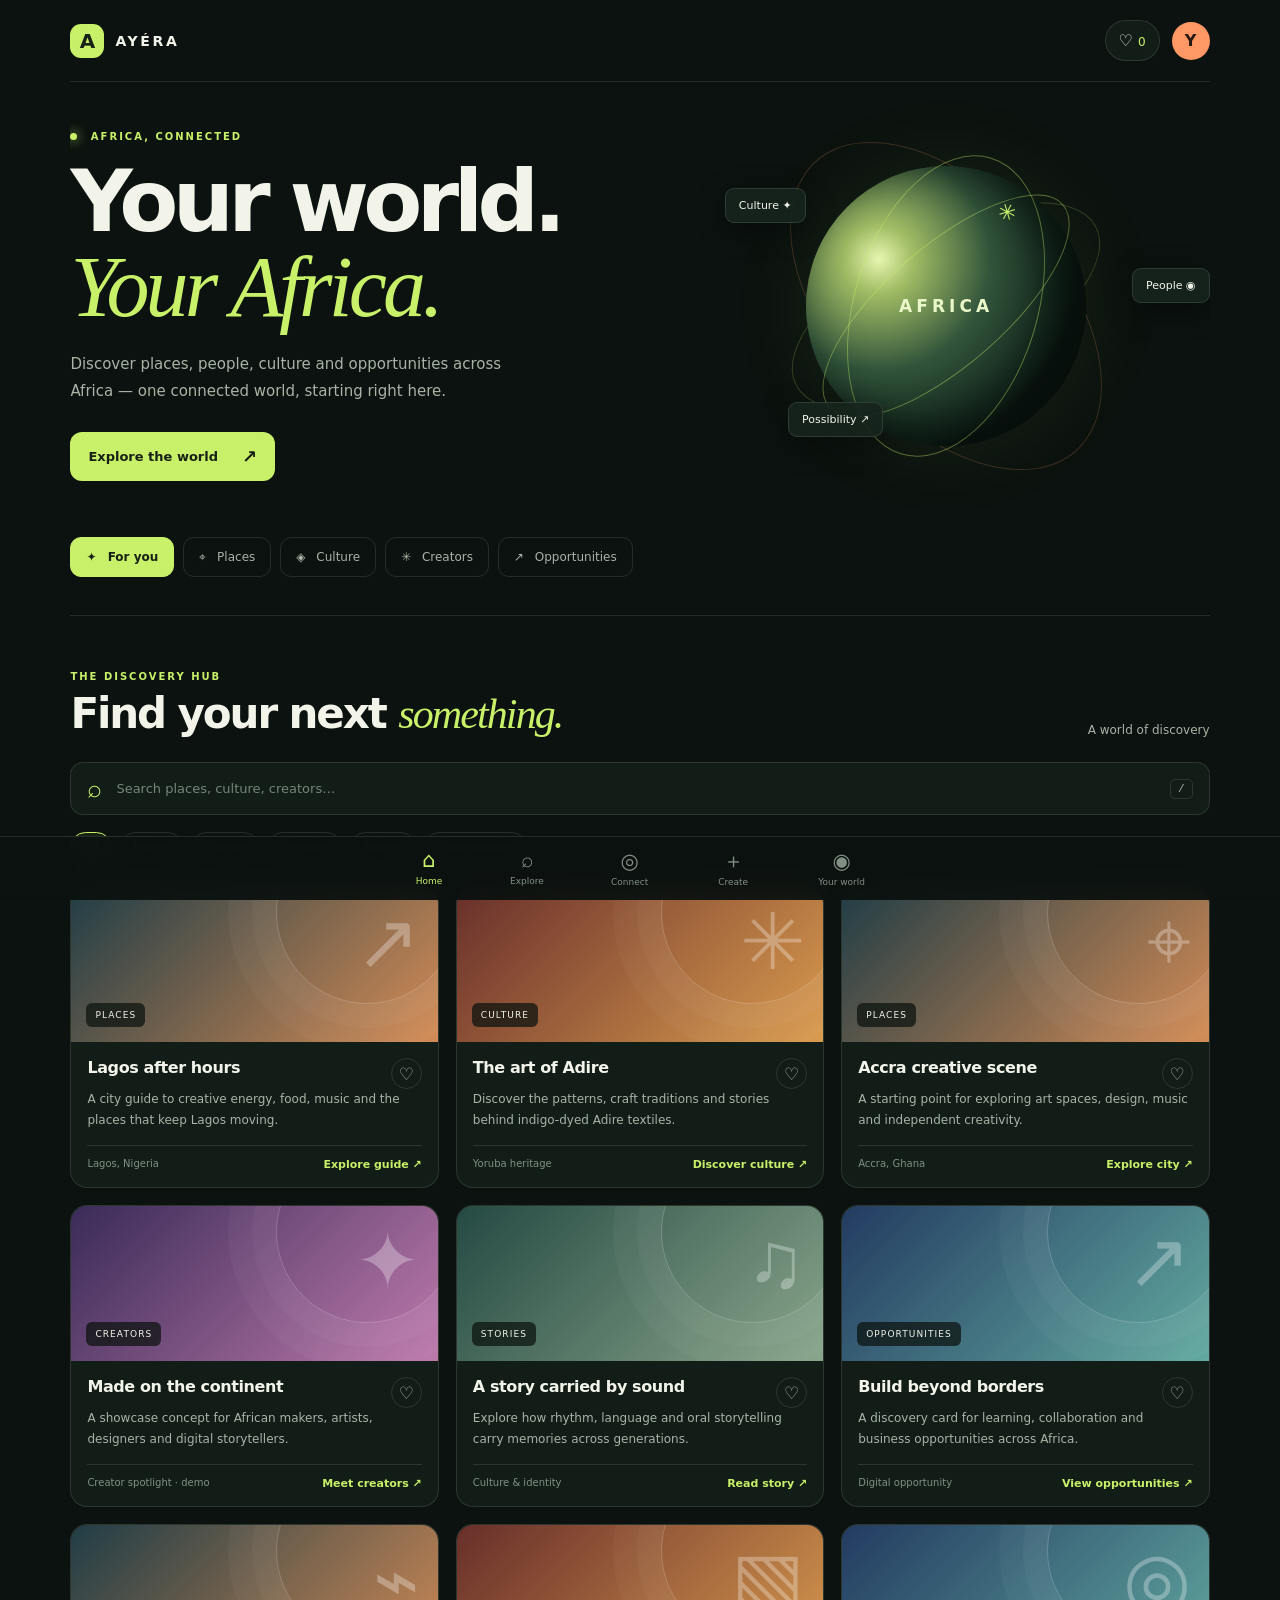
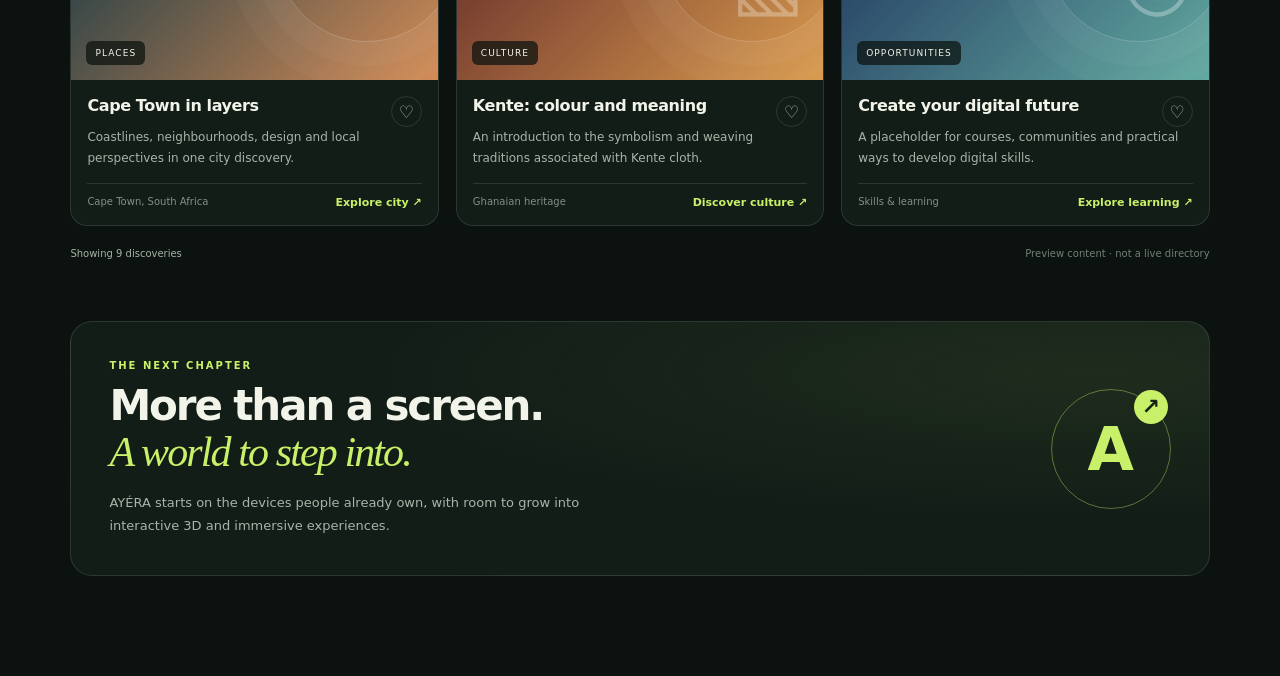
==== ayéra-hub.html @ d72d2b58 "Add files via upload" ====
<!doctype html>
<html lang="en">
<head>
  <meta charset="utf-8">
  <meta name="viewport" content="width=device-width, initial-scale=1">
  <meta name="theme-color" content="#101b16">
  <title>AYÉRA — Discover Africa</title>
  <link rel="stylesheet" href="ayéra-hub.css">
</head>
<body>
  <div class="app-shell">
    <header class="topbar">
      <a class="brand" href="#" aria-label="Ayera home">
        <span class="brand-mark">A</span><span>AYÉRA</span>
      </a>
      <div class="topbar-actions">
        <button class="icon-btn" id="savedToggle" aria-label="Show saved items" title="Saved items">♡ <span id="savedCount">0</span></button>
        <button class="avatar" aria-label="Your profile">Y</button>
      </div>
    </header>

    <main>
      <section class="hero">
        <div class="hero-copy">
          <p class="eyebrow"><span class="live-dot"></span> AFRICA, CONNECTED</p>
          <h1>Your world.<br><em>Your Africa.</em></h1>
          <p class="hero-subtitle">Discover places, people, culture and opportunities across Africa — one connected world, starting right here.</p>
          <a class="primary-btn" href="#discover">Explore the world <span aria-hidden="true">↗</span></a>
        </div>
        <div class="hero-art" aria-hidden="true">
          <div class="orbit orbit-one"></div><div class="orbit orbit-two"></div>
          <div class="globe"><span>AFRICA</span><i>✳</i></div>
          <span class="float-tag tag-one">Culture ✦</span>
          <span class="float-tag tag-two">People ◉</span>
          <span class="float-tag tag-three">Possibility ↗</span>
        </div>
      </section>

      <section class="quick-links" aria-label="Explore categories">
        <button class="quick-link active" data-category="All"><span>✦</span> For you</button>
        <button class="quick-link" data-category="Places"><span>⌖</span> Places</button>
        <button class="quick-link" data-category="Culture"><span>◈</span> Culture</button>
        <button class="quick-link" data-category="Creators"><span>✳</span> Creators</button>
        <button class="quick-link" data-category="Opportunities"><span>↗</span> Opportunities</button>
      </section>

      <section class="discover-section" id="discover">
        <div class="section-heading">
          <div><p class="eyebrow">THE DISCOVERY HUB</p><h2>Find your next <em>something.</em></h2></div>
          <span class="section-note">A world of discovery</span>
        </div>
        <label class="search-box">
          <span aria-hidden="true">⌕</span>
          <input id="searchInput" type="search" placeholder="Search places, culture, creators…" autocomplete="off">
          <kbd>/</kbd>
        </label>
        <div class="filter-row" id="filterRow" aria-label="Category filters">
          <button class="filter-chip selected" data-category="All">All</button>
          <button class="filter-chip" data-category="Places">Places</button>
          <button class="filter-chip" data-category="Culture">Culture</button>
          <button class="filter-chip" data-category="Creators">Creators</button>
          <button class="filter-chip" data-category="Stories">Stories</button>
          <button class="filter-chip" data-category="Opportunities">Opportunities</button>
        </div>
        <div class="content-grid" id="contentGrid" aria-live="polite"></div>
        <p class="empty-state" id="emptyState" hidden>No discoveries match that search yet. Try another word or category.</p>
        <div class="section-footer"><span id="resultCount">Showing discoveries</span><span class="demo-note">Preview content · not a live directory</span></div>
      </section>

      <section class="world-banner">
        <div><p class="eyebrow">THE NEXT CHAPTER</p><h2>More than a screen.<br><em>A world to step into.</em></h2><p>AYÉRA starts on the devices people already own, with room to grow into interactive 3D and immersive experiences.</p></div>
        <div class="world-symbol" aria-hidden="true">A<span>↗</span></div>
      </section>
    </main>

    <nav class="bottom-nav" aria-label="Main navigation">
      <a class="nav-item active" href="#"><span>⌂</span>Home</a>
      <a class="nav-item" href="#discover"><span>⌕</span>Explore</a>
      <button class="nav-item" id="connectButton"><span>◎</span>Connect</button>
      <button class="nav-item" id="createButton"><span>＋</span>Create</button>
      <button class="nav-item" id="worldButton"><span>◉</span>Your world</button>
    </nav>
  </div>

  <div class="toast" id="toast" role="status" aria-live="polite"></div>
  <script src="ayéra-hub.js"></script>
</body>
</html>
---- ayéra-hub.css ----
:root {
  --bg:#0b120f; --panel:#121d17; --panel-2:#17251d; --line:rgba(236,245,226,.12);
  --text:#f2f4e9; --muted:#a8b4a7; --lime:#c8f169; --orange:#ff9865; --radius:22px;
  font-family: Inter, ui-sans-serif, system-ui, -apple-system, BlinkMacSystemFont, "Segoe UI", sans-serif;
}
*{box-sizing:border-box} html{scroll-behavior:smooth} body{margin:0;background:var(--bg);color:var(--text)}
button,input,a{font:inherit} button{cursor:pointer} a{color:inherit;text-decoration:none}
.app-shell{max-width:1440px;margin:auto;padding:0 5.5% 100px}
.topbar{height:82px;display:flex;align-items:center;justify-content:space-between;border-bottom:1px solid var(--line)}
.brand{display:flex;align-items:center;gap:11px;font-weight:850;letter-spacing:.19em;font-size:14px}
.brand-mark{display:grid;place-items:center;width:34px;height:34px;border-radius:11px;background:var(--lime);color:#172115;font-size:20px;letter-spacing:0}
.topbar-actions{display:flex;align-items:center;gap:12px}.icon-btn,.avatar{border:1px solid var(--line);background:var(--panel);color:var(--text);border-radius:50px;padding:10px 13px}
.icon-btn span{color:var(--lime);font-size:12px}.avatar{width:38px;height:38px;padding:0;background:var(--orange);color:#27180f;border:0;font-weight:800}
.hero{display:grid;grid-template-columns:1.05fr .95fr;align-items:center;min-height:440px;padding:48px 0 40px;gap:30px;overflow:hidden}
.eyebrow{font-size:10px;letter-spacing:.2em;font-weight:800;color:var(--lime);margin:0 0 17px}.live-dot{display:inline-block;width:7px;height:7px;background:var(--lime);border-radius:50%;margin-right:8px;box-shadow:0 0 12px #c8f169}
h1,h2,p{margin-top:0}h1{font-size:clamp(48px,7vw,86px);line-height:.98;letter-spacing:-.065em;margin-bottom:22px}h1 em,h2 em{font-family:Georgia,serif;font-weight:400;color:var(--lime);letter-spacing:-.045em}
.hero-subtitle{max-width:470px;color:var(--muted);font-size:15px;line-height:1.8;margin-bottom:27px}
.primary-btn{display:inline-flex;align-items:center;gap:24px;background:var(--lime);color:#172115;padding:14px 18px;border-radius:12px;font-weight:800;font-size:13px}.primary-btn span{font-size:18px}
.hero-art{min-height:320px;position:relative;display:grid;place-items:center}
.globe{width:min(280px,65vw);aspect-ratio:1;border-radius:50%;display:grid;place-items:center;position:relative;background:radial-gradient(circle at 32% 27%,#e6f6b0 0,#a2bd65 12%,#31543b 40%,#14271d 68%,#0b120f 72%);box-shadow:inset -24px -20px 50px #07100c,0 0 90px #b8e76b13;transform:rotate(-17deg)}
.globe:before,.globe:after{content:"";position:absolute;border:1px solid #c8f16966;border-radius:50%;width:65%;height:110%;transform:rotate(34deg)}.globe:after{width:110%;height:42%;transform:rotate(-24deg)}
.globe span{font-size:17px;letter-spacing:.24em;font-weight:900;transform:rotate(17deg);color:#eaf8c9}.globe i{position:absolute;right:16%;top:20%;font-size:22px;color:var(--lime);font-style:normal}
.orbit{position:absolute;border:1px solid #c8f16933;border-radius:50%;width:340px;height:150px;transform:rotate(-28deg)}.orbit-two{width:390px;height:230px;transform:rotate(48deg);border-color:#ff986533}
.float-tag{position:absolute;background:#17251de8;border:1px solid var(--line);border-radius:9px;padding:10px 13px;font-size:11px;box-shadow:0 8px 30px #0005}.tag-one{top:13%;left:8%}.tag-two{right:0;top:38%}.tag-three{bottom:9%;left:20%}
.quick-links{display:flex;gap:9px;overflow-x:auto;padding:15px 0 38px;border-bottom:1px solid var(--line);scrollbar-width:none}.quick-link{white-space:nowrap;background:transparent;border:1px solid var(--line);color:var(--muted);border-radius:11px;padding:12px 15px;font-size:12px}.quick-link span{margin-right:7px}.quick-link.active{background:var(--lime);color:#172115;border-color:var(--lime);font-weight:800}
.discover-section{padding:55px 0 62px}.section-heading{display:flex;justify-content:space-between;align-items:end;gap:20px;margin-bottom:25px}.section-heading .eyebrow{margin-bottom:9px}h2{font-size:clamp(27px,4vw,42px);letter-spacing:-.05em;line-height:1.1;margin-bottom:0}.section-note{color:var(--muted);font-size:12px}
.search-box{display:flex;align-items:center;gap:12px;padding:0 16px;background:var(--panel);border:1px solid var(--line);border-radius:13px;height:53px;margin-bottom:17px}.search-box>span{font-size:25px;color:var(--lime)}.search-box input{background:transparent;border:0;outline:0;color:var(--text);width:100%;font-size:13px}.search-box input::placeholder{color:#778579}kbd{font-size:11px;border:1px solid var(--line);padding:3px 7px;border-radius:5px;color:var(--muted)}
.filter-row{display:flex;gap:8px;overflow:auto;scrollbar-width:none;padding-bottom:23px}.filter-chip{white-space:nowrap;border:1px solid var(--line);background:transparent;color:var(--muted);border-radius:30px;padding:8px 13px;font-size:11px}.filter-chip.selected{border-color:var(--lime);color:var(--lime);background:#c8f16910}
.content-grid{display:grid;grid-template-columns:repeat(3,minmax(0,1fr));gap:17px}.discovery-card{border:1px solid var(--line);background:var(--panel);border-radius:17px;overflow:hidden;transition:transform .2s,border-color .2s}.discovery-card:hover{transform:translateY(-3px);border-color:#c8f16970}
.card-art{height:155px;position:relative;display:flex;align-items:end;padding:15px;overflow:hidden;background:linear-gradient(135deg,#294f38,#9c9a58)}.card-art:before{content:"";position:absolute;width:180px;height:180px;border:1px solid #ffffff35;border-radius:50%;right:-20px;top:-65px;box-shadow:0 0 0 24px #ffffff08,0 0 0 48px #ffffff08}.card-art:after{content:attr(data-symbol);position:absolute;right:18px;top:10px;font-size:78px;opacity:.3;color:white;font-family:Georgia,serif}.card-art.city{background:linear-gradient(135deg,#203d46,#d38b55)}.card-art.culture{background:linear-gradient(135deg,#682f2b,#d99b4e)}.card-art.creator{background:linear-gradient(135deg,#3a2b58,#bd7aab)}.card-art.story{background:linear-gradient(135deg,#254a43,#89a58b)}.card-art.opportunity{background:linear-gradient(135deg,#233b61,#62a9a0)}
.card-tag{position:relative;z-index:1;font-size:9px;letter-spacing:.12em;text-transform:uppercase;background:#0b120fba;padding:7px 9px;border-radius:6px}
.card-body{padding:16px}.card-title-row{display:flex;justify-content:space-between;gap:10px;align-items:start}.card-title{font-size:16px;letter-spacing:-.025em;margin:0 0 8px}.save-btn{border:1px solid var(--line);background:transparent;color:var(--muted);width:31px;height:31px;flex-shrink:0;border-radius:50%;font-size:17px}.save-btn.saved{background:var(--lime);color:#172115;border-color:var(--lime)}.card-description{font-size:12px;line-height:1.7;color:var(--muted);min-height:41px;margin-bottom:15px}.card-meta{display:flex;justify-content:space-between;gap:10px;color:#829084;font-size:10px;border-top:1px solid var(--line);padding-top:12px}.card-action{border:0;background:transparent;color:var(--lime);font-size:11px;font-weight:800;padding:0}
.empty-state{color:var(--muted);padding:35px 0;text-align:center}.section-footer{display:flex;justify-content:space-between;gap:15px;margin-top:22px;color:var(--muted);font-size:10px}.demo-note{color:#738074}
.world-banner{display:flex;justify-content:space-between;align-items:center;gap:30px;padding:38px;border:1px solid var(--line);border-radius:var(--radius);background:radial-gradient(ellipse at 90% 20%,#c8f16912,transparent 50%),var(--panel)}
.world-banner .eyebrow{margin-bottom:12px}.world-banner h2{margin-bottom:15px}.world-banner p:not(.eyebrow){max-width:520px;color:var(--muted);font-size:13px;line-height:1.8;margin-bottom:0}.world-symbol{position:relative;display:grid;place-items:center;width:120px;height:120px;flex-shrink:0;border:1px solid #c8f16966;border-radius:50%;font-size:60px;color:var(--lime);font-weight:900}.world-symbol span{position:absolute;right:2px;top:0;font-size:22px;background:var(--lime);color:#172115;border-radius:50%;width:34px;height:34px;display:grid;place-items:center}
.bottom-nav{position:fixed;bottom:0;left:0;right:0;z-index:5;display:flex;justify-content:center;gap:clamp(12px,5vw,58px);padding:12px 14px calc(12px + env(safe-area-inset-bottom));background:#0b120fee;backdrop-filter:blur(18px);border-top:1px solid var(--line)}.nav-item{display:flex;flex-direction:column;align-items:center;gap:4px;background:transparent;border:0;color:#829084;font-size:9px;min-width:40px}.nav-item span{font-size:21px;line-height:1.1}.nav-item.active{color:var(--lime)}
.toast{position:fixed;left:50%;bottom:92px;transform:translate(-50%,15px);opacity:0;pointer-events:none;background:var(--lime);color:#172115;font-size:12px;font-weight:750;padding:12px 17px;border-radius:10px;z-index:10;transition:.2s;max-width:90%;text-align:center}.toast.show{opacity:1;transform:translate(-50%,0)}
@media(max-width:760px){.app-shell{padding:0 20px 100px}.topbar{height:68px}.hero{grid-template-columns:1fr;gap:0;padding:42px 0 22px}.hero-copy{position:relative;z-index:1}.hero-art{min-height:260px;margin-top:0}.globe{width:210px}.orbit{width:280px;height:120px}.orbit-two{width:310px;height:190px}.tag-one{left:4%;top:10%}.tag-three{bottom:4%}.quick-links{padding-bottom:28px}.discover-section{padding:38px 0 45px}.section-note{display:none}.content-grid{grid-template-columns:repeat(2,minmax(0,1fr));gap:11px}.card-art{height:120px;padding:10px}.card-art:after{font-size:60px}.card-body{padding:12px}.card-title{font-size:14px}.card-description{font-size:11px;min-height:58px}.card-meta{font-size:9px}.world-banner{padding:24px;align-items:start}.world-symbol{width:70px;height:70px;font-size:35px}.world-symbol span{width:25px;height:25px;font-size:15px}.bottom-nav{gap:0;justify-content:space-around}.nav-item{min-width:0}}
@media(max-width:390px){.content-grid{grid-template-columns:1fr}.card-art{height:145px}.card-description{min-height:0}.section-footer{flex-direction:column}.world-symbol{display:none}}
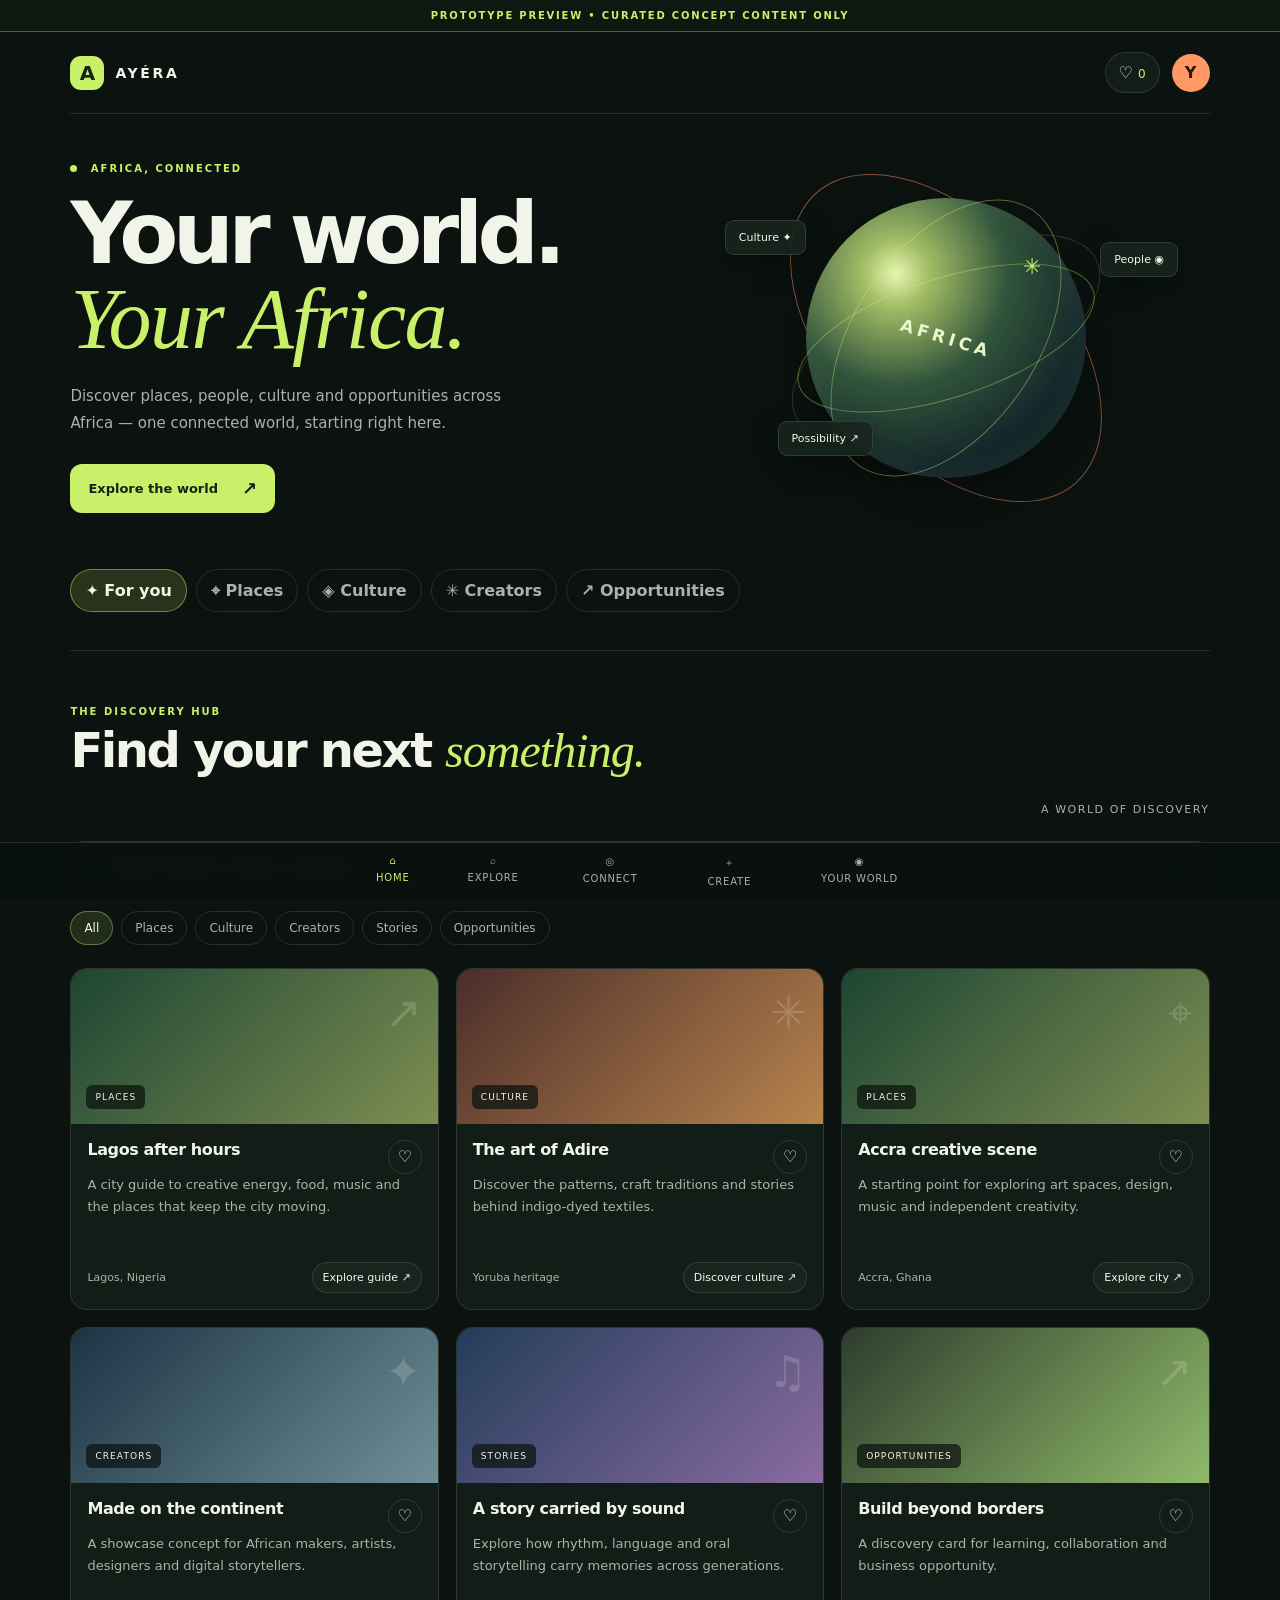
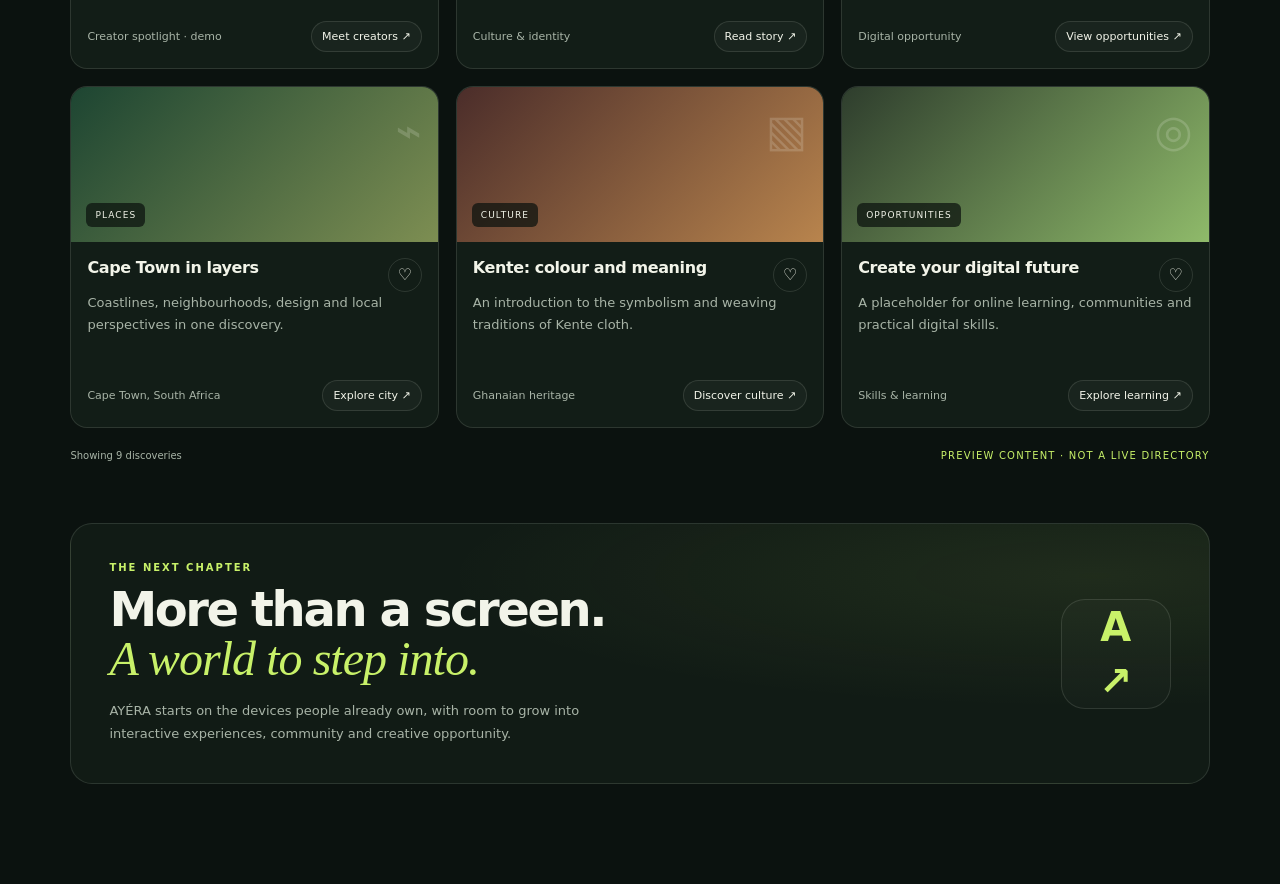
==== commit 4d0ec41c: "Polish the remaining AYÉRA repo files with consistent preview messaging, better safety checks, and a" ====
--- a/ayéra-hub.html
+++ b/ayéra-hub.html
@@ -8,6 +8,8 @@
   <link rel="stylesheet" href="ayéra-hub.css">
 </head>
 <body>
+  <div class="prototype-banner" role="note">Prototype preview • curated concept content only</div>
+
   <div class="app-shell">
     <header class="topbar">
       <a class="brand" href="#" aria-label="Ayera home">
@@ -68,7 +70,7 @@
       </section>
 
       <section class="world-banner">
-        <div><p class="eyebrow">THE NEXT CHAPTER</p><h2>More than a screen.<br><em>A world to step into.</em></h2><p>AYÉRA starts on the devices people already own, with room to grow into interactive 3D and immersive experiences.</p></div>
+        <div><p class="eyebrow">THE NEXT CHAPTER</p><h2>More than a screen.<br><em>A world to step into.</em></h2><p>AYÉRA starts on the devices people already own, with room to grow into interactive experiences, community and creative opportunity.</p></div>
         <div class="world-symbol" aria-hidden="true">A<span>↗</span></div>
       </section>
     </main>
--- a/ayéra-hub.css
+++ b/ayéra-hub.css
@@ -1,39 +1,132 @@
 :root {
-  --bg:#0b120f; --panel:#121d17; --panel-2:#17251d; --line:rgba(236,245,226,.12);
-  --text:#f2f4e9; --muted:#a8b4a7; --lime:#c8f169; --orange:#ff9865; --radius:22px;
+  --bg:#0b120f;
+  --panel:#121d17;
+  --panel-2:#17251d;
+  --line:rgba(236,245,226,.12);
+  --text:#f2f4e9;
+  --muted:#a8b4a7;
+  --lime:#c8f169;
+  --orange:#ff9865;
+  --radius:22px;
   font-family: Inter, ui-sans-serif, system-ui, -apple-system, BlinkMacSystemFont, "Segoe UI", sans-serif;
 }
-*{box-sizing:border-box} html{scroll-behavior:smooth} body{margin:0;background:var(--bg);color:var(--text)}
-button,input,a{font:inherit} button{cursor:pointer} a{color:inherit;text-decoration:none}
-.app-shell{max-width:1440px;margin:auto;padding:0 5.5% 100px}
-.topbar{height:82px;display:flex;align-items:center;justify-content:space-between;border-bottom:1px solid var(--line)}
-.brand{display:flex;align-items:center;gap:11px;font-weight:850;letter-spacing:.19em;font-size:14px}
-.brand-mark{display:grid;place-items:center;width:34px;height:34px;border-radius:11px;background:var(--lime);color:#172115;font-size:20px;letter-spacing:0}
-.topbar-actions{display:flex;align-items:center;gap:12px}.icon-btn,.avatar{border:1px solid var(--line);background:var(--panel);color:var(--text);border-radius:50px;padding:10px 13px}
-.icon-btn span{color:var(--lime);font-size:12px}.avatar{width:38px;height:38px;padding:0;background:var(--orange);color:#27180f;border:0;font-weight:800}
-.hero{display:grid;grid-template-columns:1.05fr .95fr;align-items:center;min-height:440px;padding:48px 0 40px;gap:30px;overflow:hidden}
-.eyebrow{font-size:10px;letter-spacing:.2em;font-weight:800;color:var(--lime);margin:0 0 17px}.live-dot{display:inline-block;width:7px;height:7px;background:var(--lime);border-radius:50%;margin-right:8px;box-shadow:0 0 12px #c8f169}
-h1,h2,p{margin-top:0}h1{font-size:clamp(48px,7vw,86px);line-height:.98;letter-spacing:-.065em;margin-bottom:22px}h1 em,h2 em{font-family:Georgia,serif;font-weight:400;color:var(--lime);letter-spacing:-.045em}
-.hero-subtitle{max-width:470px;color:var(--muted);font-size:15px;line-height:1.8;margin-bottom:27px}
-.primary-btn{display:inline-flex;align-items:center;gap:24px;background:var(--lime);color:#172115;padding:14px 18px;border-radius:12px;font-weight:800;font-size:13px}.primary-btn span{font-size:18px}
-.hero-art{min-height:320px;position:relative;display:grid;place-items:center}
-.globe{width:min(280px,65vw);aspect-ratio:1;border-radius:50%;display:grid;place-items:center;position:relative;background:radial-gradient(circle at 32% 27%,#e6f6b0 0,#a2bd65 12%,#31543b 40%,#14271d 68%,#0b120f 72%);box-shadow:inset -24px -20px 50px #07100c,0 0 90px #b8e76b13;transform:rotate(-17deg)}
-.globe:before,.globe:after{content:"";position:absolute;border:1px solid #c8f16966;border-radius:50%;width:65%;height:110%;transform:rotate(34deg)}.globe:after{width:110%;height:42%;transform:rotate(-24deg)}
-.globe span{font-size:17px;letter-spacing:.24em;font-weight:900;transform:rotate(17deg);color:#eaf8c9}.globe i{position:absolute;right:16%;top:20%;font-size:22px;color:var(--lime);font-style:normal}
-.orbit{position:absolute;border:1px solid #c8f16933;border-radius:50%;width:340px;height:150px;transform:rotate(-28deg)}.orbit-two{width:390px;height:230px;transform:rotate(48deg);border-color:#ff986533}
-.float-tag{position:absolute;background:#17251de8;border:1px solid var(--line);border-radius:9px;padding:10px 13px;font-size:11px;box-shadow:0 8px 30px #0005}.tag-one{top:13%;left:8%}.tag-two{right:0;top:38%}.tag-three{bottom:9%;left:20%}
-.quick-links{display:flex;gap:9px;overflow-x:auto;padding:15px 0 38px;border-bottom:1px solid var(--line);scrollbar-width:none}.quick-link{white-space:nowrap;background:transparent;border:1px solid var(--line);color:var(--muted);border-radius:11px;padding:12px 15px;font-size:12px}.quick-link span{margin-right:7px}.quick-link.active{background:var(--lime);color:#172115;border-color:var(--lime);font-weight:800}
-.discover-section{padding:55px 0 62px}.section-heading{display:flex;justify-content:space-between;align-items:end;gap:20px;margin-bottom:25px}.section-heading .eyebrow{margin-bottom:9px}h2{font-size:clamp(27px,4vw,42px);letter-spacing:-.05em;line-height:1.1;margin-bottom:0}.section-note{color:var(--muted);font-size:12px}
-.search-box{display:flex;align-items:center;gap:12px;padding:0 16px;background:var(--panel);border:1px solid var(--line);border-radius:13px;height:53px;margin-bottom:17px}.search-box>span{font-size:25px;color:var(--lime)}.search-box input{background:transparent;border:0;outline:0;color:var(--text);width:100%;font-size:13px}.search-box input::placeholder{color:#778579}kbd{font-size:11px;border:1px solid var(--line);padding:3px 7px;border-radius:5px;color:var(--muted)}
-.filter-row{display:flex;gap:8px;overflow:auto;scrollbar-width:none;padding-bottom:23px}.filter-chip{white-space:nowrap;border:1px solid var(--line);background:transparent;color:var(--muted);border-radius:30px;padding:8px 13px;font-size:11px}.filter-chip.selected{border-color:var(--lime);color:var(--lime);background:#c8f16910}
-.content-grid{display:grid;grid-template-columns:repeat(3,minmax(0,1fr));gap:17px}.discovery-card{border:1px solid var(--line);background:var(--panel);border-radius:17px;overflow:hidden;transition:transform .2s,border-color .2s}.discovery-card:hover{transform:translateY(-3px);border-color:#c8f16970}
-.card-art{height:155px;position:relative;display:flex;align-items:end;padding:15px;overflow:hidden;background:linear-gradient(135deg,#294f38,#9c9a58)}.card-art:before{content:"";position:absolute;width:180px;height:180px;border:1px solid #ffffff35;border-radius:50%;right:-20px;top:-65px;box-shadow:0 0 0 24px #ffffff08,0 0 0 48px #ffffff08}.card-art:after{content:attr(data-symbol);position:absolute;right:18px;top:10px;font-size:78px;opacity:.3;color:white;font-family:Georgia,serif}.card-art.city{background:linear-gradient(135deg,#203d46,#d38b55)}.card-art.culture{background:linear-gradient(135deg,#682f2b,#d99b4e)}.card-art.creator{background:linear-gradient(135deg,#3a2b58,#bd7aab)}.card-art.story{background:linear-gradient(135deg,#254a43,#89a58b)}.card-art.opportunity{background:linear-gradient(135deg,#233b61,#62a9a0)}
-.card-tag{position:relative;z-index:1;font-size:9px;letter-spacing:.12em;text-transform:uppercase;background:#0b120fba;padding:7px 9px;border-radius:6px}
-.card-body{padding:16px}.card-title-row{display:flex;justify-content:space-between;gap:10px;align-items:start}.card-title{font-size:16px;letter-spacing:-.025em;margin:0 0 8px}.save-btn{border:1px solid var(--line);background:transparent;color:var(--muted);width:31px;height:31px;flex-shrink:0;border-radius:50%;font-size:17px}.save-btn.saved{background:var(--lime);color:#172115;border-color:var(--lime)}.card-description{font-size:12px;line-height:1.7;color:var(--muted);min-height:41px;margin-bottom:15px}.card-meta{display:flex;justify-content:space-between;gap:10px;color:#829084;font-size:10px;border-top:1px solid var(--line);padding-top:12px}.card-action{border:0;background:transparent;color:var(--lime);font-size:11px;font-weight:800;padding:0}
-.empty-state{color:var(--muted);padding:35px 0;text-align:center}.section-footer{display:flex;justify-content:space-between;gap:15px;margin-top:22px;color:var(--muted);font-size:10px}.demo-note{color:#738074}
-.world-banner{display:flex;justify-content:space-between;align-items:center;gap:30px;padding:38px;border:1px solid var(--line);border-radius:var(--radius);background:radial-gradient(ellipse at 90% 20%,#c8f16912,transparent 50%),var(--panel)}
-.world-banner .eyebrow{margin-bottom:12px}.world-banner h2{margin-bottom:15px}.world-banner p:not(.eyebrow){max-width:520px;color:var(--muted);font-size:13px;line-height:1.8;margin-bottom:0}.world-symbol{position:relative;display:grid;place-items:center;width:120px;height:120px;flex-shrink:0;border:1px solid #c8f16966;border-radius:50%;font-size:60px;color:var(--lime);font-weight:900}.world-symbol span{position:absolute;right:2px;top:0;font-size:22px;background:var(--lime);color:#172115;border-radius:50%;width:34px;height:34px;display:grid;place-items:center}
-.bottom-nav{position:fixed;bottom:0;left:0;right:0;z-index:5;display:flex;justify-content:center;gap:clamp(12px,5vw,58px);padding:12px 14px calc(12px + env(safe-area-inset-bottom));background:#0b120fee;backdrop-filter:blur(18px);border-top:1px solid var(--line)}.nav-item{display:flex;flex-direction:column;align-items:center;gap:4px;background:transparent;border:0;color:#829084;font-size:9px;min-width:40px}.nav-item span{font-size:21px;line-height:1.1}.nav-item.active{color:var(--lime)}
-.toast{position:fixed;left:50%;bottom:92px;transform:translate(-50%,15px);opacity:0;pointer-events:none;background:var(--lime);color:#172115;font-size:12px;font-weight:750;padding:12px 17px;border-radius:10px;z-index:10;transition:.2s;max-width:90%;text-align:center}.toast.show{opacity:1;transform:translate(-50%,0)}
-@media(max-width:760px){.app-shell{padding:0 20px 100px}.topbar{height:68px}.hero{grid-template-columns:1fr;gap:0;padding:42px 0 22px}.hero-copy{position:relative;z-index:1}.hero-art{min-height:260px;margin-top:0}.globe{width:210px}.orbit{width:280px;height:120px}.orbit-two{width:310px;height:190px}.tag-one{left:4%;top:10%}.tag-three{bottom:4%}.quick-links{padding-bottom:28px}.discover-section{padding:38px 0 45px}.section-note{display:none}.content-grid{grid-template-columns:repeat(2,minmax(0,1fr));gap:11px}.card-art{height:120px;padding:10px}.card-art:after{font-size:60px}.card-body{padding:12px}.card-title{font-size:14px}.card-description{font-size:11px;min-height:58px}.card-meta{font-size:9px}.world-banner{padding:24px;align-items:start}.world-symbol{width:70px;height:70px;font-size:35px}.world-symbol span{width:25px;height:25px;font-size:15px}.bottom-nav{gap:0;justify-content:space-around}.nav-item{min-width:0}}
-@media(max-width:390px){.content-grid{grid-template-columns:1fr}.card-art{height:145px}.card-description{min-height:0}.section-footer{flex-direction:column}.world-symbol{display:none}}
+
+* { box-sizing: border-box; }
+html { scroll-behavior: smooth; }
+body {
+  margin: 0;
+  background: var(--bg);
+  color: var(--text);
+}
+button, input, a { font: inherit; }
+button { cursor: pointer; }
+a { color: inherit; text-decoration: none; }
+
+.prototype-banner {
+  position: sticky;
+  top: 0;
+  z-index: 20;
+  text-align: center;
+  padding: 10px 16px;
+  border-bottom: 1px solid rgba(200, 241, 105, 0.35);
+  background: rgba(16, 24, 18, 0.96);
+  color: var(--lime);
+  font-size: 10px;
+  font-weight: 800;
+  letter-spacing: 0.18em;
+  text-transform: uppercase;
+}
+
+.app-shell { max-width: 1440px; margin: auto; padding: 0 5.5% 100px; }
+.topbar { height: 82px; display: flex; align-items: center; justify-content: space-between; border-bottom: 1px solid var(--line); }
+.brand { display: flex; align-items: center; gap: 11px; font-weight: 850; letter-spacing: .19em; font-size: 14px; }
+.brand-mark { display: grid; place-items: center; width: 34px; height: 34px; border-radius: 11px; background: var(--lime); color: #172115; font-size: 20px; letter-spacing: 0; }
+.topbar-actions { display: flex; align-items: center; gap: 12px; }
+.icon-btn, .avatar { border: 1px solid var(--line); background: var(--panel); color: var(--text); border-radius: 50px; padding: 10px 13px; }
+.icon-btn span { color: var(--lime); font-size: 12px; }
+.avatar { width: 38px; height: 38px; padding: 0; background: var(--orange); color: #27180f; border: 0; font-weight: 800; }
+.hero { display: grid; grid-template-columns: 1.05fr .95fr; align-items: center; min-height: 440px; padding: 48px 0 40px; gap: 30px; overflow: hidden; }
+.eyebrow { font-size: 10px; letter-spacing: .2em; font-weight: 800; color: var(--lime); margin: 0 0 17px; }
+.live-dot { display: inline-block; width: 7px; height: 7px; background: var(--lime); border-radius: 50%; margin-right: 8px; }
+h1, h2, p { margin-top: 0; }
+h1 { font-size: clamp(48px, 7vw, 86px); line-height: .98; letter-spacing: -.065em; margin-bottom: 22px; }
+h1 em, h2 em { font-family: Georgia, serif; font-weight: 400; color: var(--lime); letter-spacing: -.02em; }
+.hero-subtitle { max-width: 470px; color: var(--muted); font-size: 15px; line-height: 1.8; margin-bottom: 27px; }
+.primary-btn { display: inline-flex; align-items: center; gap: 24px; background: var(--lime); color: #172115; padding: 14px 18px; border-radius: 12px; font-weight: 800; font-size: 13px; }
+.primary-btn span { font-size: 18px; }
+.hero-art { min-height: 320px; position: relative; display: grid; place-items: center; }
+.globe { width: min(280px, 65vw); aspect-ratio: 1; border-radius: 50%; display: grid; place-items: center; position: relative; background: radial-gradient(circle at 32% 27%, #e6f6b0 0, #a2bd65 12%, #31543b 40%, #14272a 70%, #0c1e1c 100%); box-shadow: inset 0 0 30px rgba(255,255,255,.06), 0 24px 65px rgba(0,0,0,.35); }
+.globe:before, .globe:after { content: ""; position: absolute; border: 1px solid #c8f16966; border-radius: 50%; width: 65%; height: 110%; transform: rotate(34deg); }
+.globe:after { width: 110%; height: 42%; transform: rotate(-18deg); }
+.globe span { font-size: 17px; letter-spacing: .24em; font-weight: 900; transform: rotate(17deg); color: #eaf8c9; }
+.globe i { position: absolute; right: 16%; top: 20%; font-size: 22px; color: var(--lime); font-style: normal; }
+.orbit { position: absolute; border: 1px solid #c8f16933; border-radius: 50%; width: 340px; height: 150px; transform: rotate(-28deg); }
+.orbit-two { width: 390px; height: 230px; transform: rotate(48deg); border-color: #ff986580; }
+.float-tag { position: absolute; background: #17251de8; border: 1px solid var(--line); border-radius: 9px; padding: 10px 13px; font-size: 11px; box-shadow: 0 8px 30px #0005; }
+.tag-one { top: 13%; left: 8%; }
+.tag-two { right: 6%; top: 20%; }
+.tag-three { left: 18%; bottom: 13%; }
+.quick-links { display: flex; gap: 9px; overflow-x: auto; padding: 15px 0 38px; border-bottom: 1px solid var(--line); scrollbar-width: none; }
+.quick-link { white-space: nowrap; background: transparent; border: 1px solid var(--line); border-radius: 999px; color: var(--muted); padding: 11px 14px; font-weight: 700; }
+.quick-link.active { background: rgba(200, 241, 105, 0.15); border-color: rgba(200, 241, 105, 0.45); color: var(--text); }
+.discover-section { padding: 55px 0 62px; }
+.section-heading { display: flex; justify-content: space-between; align-items: end; gap: 20px; margin-bottom: 25px; }
+.section-heading .eyebrow { margin-bottom: 9px; }
+h2 { font-size: clamp(28px, 4vw, 48px); letter-spacing: -.05em; line-height: 1.02; }
+.section-note { color: var(--muted); font-size: 11px; text-transform: uppercase; letter-spacing: .14em; }
+.search-box { display: flex; align-items: center; gap: 12px; padding: 0 16px; background: var(--panel); border: 1px solid var(--line); border-radius: 13px; height: 53px; margin-bottom: 17px; }
+.search-box > span { font-size: 18px; }
+.search-box input { flex: 1; background: transparent; border: none; outline: none; color: var(--text); font-size: 15px; }
+.search-box input::placeholder { color: var(--muted); }
+.search-box kbd { background: rgba(255,255,255,.04); border: 1px solid var(--line); border-radius: 8px; padding: 5px 7px; color: var(--muted); font-size: 10px; }
+.filter-row { display: flex; gap: 8px; overflow: auto; scrollbar-width: none; padding-bottom: 23px; }
+.filter-chip { white-space: nowrap; border: 1px solid var(--line); background: transparent; color: var(--muted); border-radius: 999px; padding: 9px 13px; font-size: 12px; }
+.filter-chip.selected { background: rgba(200, 241, 105, 0.12); color: var(--text); border-color: rgba(200, 241, 105, 0.38); }
+.content-grid { display: grid; grid-template-columns: repeat(3, minmax(0, 1fr)); gap: 17px; }
+.discovery-card { border: 1px solid var(--line); background: var(--panel); border-radius: 17px; overflow: hidden; transition: transform .2s ease, border-color .2s ease; }
+.discovery-card:hover { transform: translateY(-2px); border-color: rgba(200, 241, 105, 0.4); }
+.card-art { height: 155px; position: relative; display: flex; align-items: end; padding: 15px; overflow: hidden; background: linear-gradient(135deg, #294f38, #9c9a58); }
+.card-art:before { content: attr(data-symbol); position: absolute; right: 16px; top: 18px; font-size: 44px; opacity: .18; }
+.card-art.city { background: linear-gradient(135deg, #1d4532, #7d8e52); }
+.card-art.culture { background: linear-gradient(135deg, #4b2d2a, #b8844d); }
+.card-art.creator { background: linear-gradient(135deg, #1c3344, #6f8f97); }
+.card-art.story { background: linear-gradient(135deg, #233d59, #8a6ba2); }
+.card-art.opportunity { background: linear-gradient(135deg, #2e3d2d, #8fba6a); }
+.card-tag { position: relative; z-index: 1; font-size: 9px; letter-spacing: .12em; text-transform: uppercase; background: #0b120fba; padding: 7px 9px; border-radius: 6px; }
+.card-body { padding: 16px; }
+.card-title-row { display: flex; justify-content: space-between; gap: 10px; align-items: start; }
+.card-title { font-size: 16px; letter-spacing: -.025em; margin: 0 0 8px; }
+.save-btn { border: 1px solid var(--line); background: transparent; color: var(--text); border-radius: 999px; width: 34px; height: 34px; padding: 0; }
+.save-btn.saved { background: rgba(255, 152, 101, 0.15); border-color: rgba(255, 152, 101, 0.48); color: var(--orange); }
+.card-description { margin: 0 0 16px; color: var(--muted); font-size: 13px; line-height: 1.7; min-height: 72px; }
+.card-meta { display: flex; justify-content: space-between; align-items: center; gap: 12px; color: var(--muted); font-size: 11px; }
+.card-action { border: 1px solid var(--line); background: rgba(255,255,255,.03); color: var(--text); border-radius: 999px; padding: 8px 10px; }
+.empty-state { color: var(--muted); padding: 35px 0; text-align: center; }
+.section-footer { display: flex; justify-content: space-between; gap: 15px; margin-top: 22px; color: var(--muted); font-size: 10px; }
+.demo-note { color: var(--lime); letter-spacing: .12em; text-transform: uppercase; }
+.world-banner { display: flex; justify-content: space-between; align-items: center; gap: 30px; padding: 38px; border: 1px solid var(--line); border-radius: var(--radius); background: radial-gradient(ellipse at 90% 20%, rgba(200,241,105,.08), transparent 45%), rgba(18,29,23,.9); }
+.world-banner .eyebrow { margin-bottom: 12px; }
+.world-banner h2 { margin-bottom: 15px; }
+.world-banner p:not(.eyebrow) { max-width: 520px; color: var(--muted); font-size: 13px; line-height: 1.8; margin-bottom: 0; }
+.world-symbol { width: 110px; height: 110px; border-radius: 24px; border: 1px solid var(--line); background: rgba(255,255,255,.02); display: grid; place-items: center; font-size: 40px; font-weight: 800; color: var(--lime); }
+.bottom-nav { position: fixed; bottom: 0; left: 0; right: 0; z-index: 5; display: flex; justify-content: center; gap: clamp(12px, 5vw, 58px); padding: 12px 14px calc(12px + env(safe-area-inset-bottom)); background: rgba(9, 16, 13, .94); border-top: 1px solid var(--line); backdrop-filter: blur(8px); }
+.nav-item { border: none; background: transparent; color: var(--muted); display: flex; flex-direction: column; align-items: center; gap: 6px; font-size: 10px; letter-spacing: .08em; text-transform: uppercase; }
+.nav-item.active { color: var(--lime); }
+.toast { position: fixed; left: 50%; bottom: 92px; transform: translate(-50%, 15px); opacity: 0; pointer-events: none; background: var(--lime); color: #172115; font-size: 12px; font-weight: 750; padding: 12px 17px; border-radius: 999px; box-shadow: 0 10px 24px rgba(0,0,0,.25); transition: opacity .2s ease, transform .2s ease; }
+.toast.show { opacity: 1; transform: translate(-50%, 0); }
+@media (max-width: 760px) {
+  .app-shell { padding: 0 20px 100px; }
+  .topbar { height: 68px; }
+  .hero { grid-template-columns: 1fr; gap: 0; padding: 42px 0 22px; }
+  .hero-copy { position: relative; z-index: 1; }
+  .hero-art { min-height: 260px; }
+  .content-grid { grid-template-columns: 1fr; }
+  .section-footer, .world-banner { flex-direction: column; align-items: flex-start; }
+  .world-symbol { display: none; }
+}
+@media (max-width: 390px) {
+  .content-grid { grid-template-columns: 1fr; }
+  .card-art { height: 145px; }
+  .card-description { min-height: 0; }
+  .section-footer { flex-direction: column; }
+}
